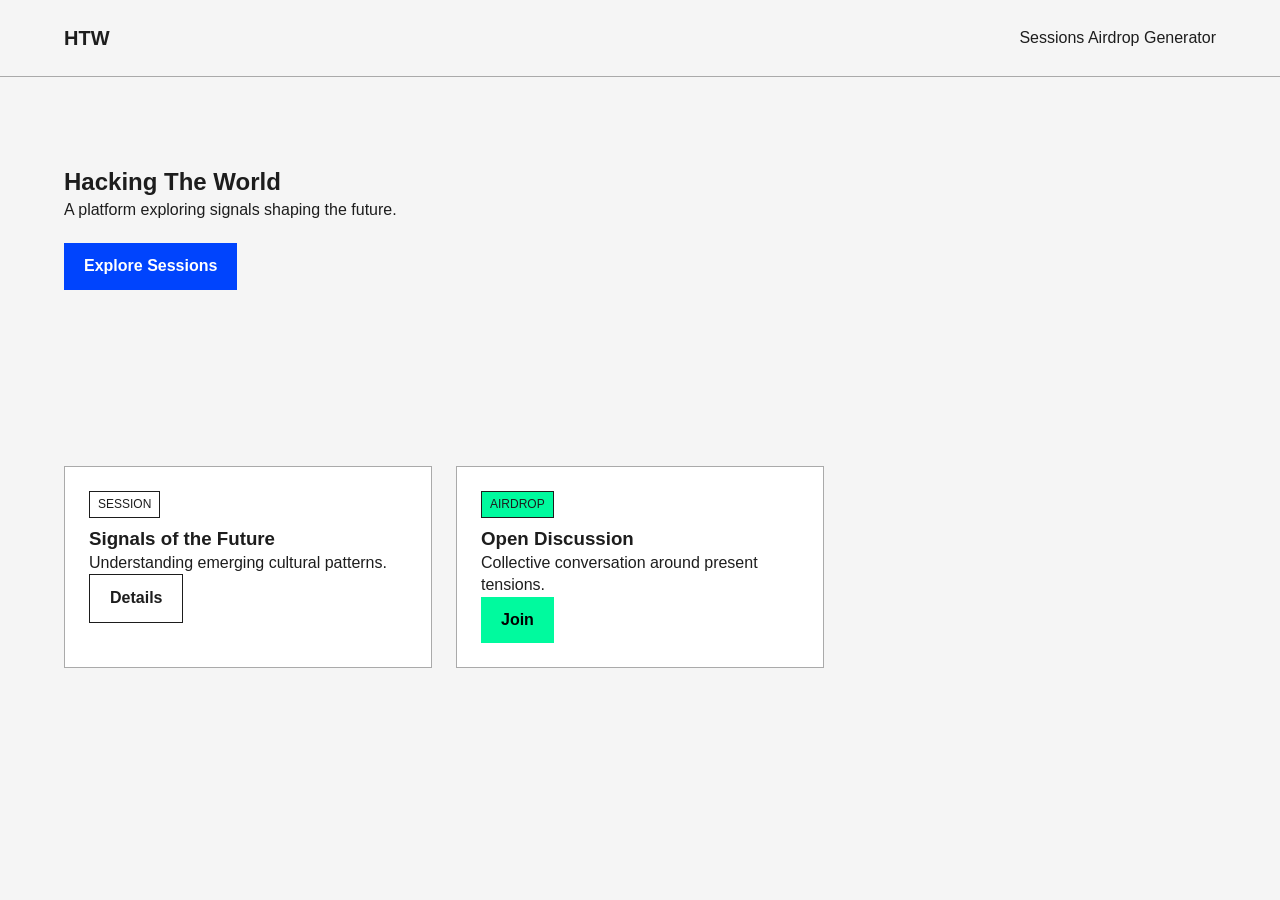
==== index.html @ b3da48cb "Create index.html" ====
<!DOCTYPE html>
<html>

<head>

<meta charset="UTF-8">
<title>Hacking The World</title>

<link rel="stylesheet" href="css/reset.css">
<link rel="stylesheet" href="css/tokens.css">
<link rel="stylesheet" href="css/layout.css">
<link rel="stylesheet" href="css/components.css">

</head>

<body>

<nav class="navbar">
<div class="container">

<div class="logo">
HTW
</div>

<div>

<a href="sessions.html">Sessions</a>
<a href="airdrop.html">Airdrop</a>
<a href="generator/index.html">Generator</a>

</div>

</div>
</nav>

<section class="section">

<div class="container">

<h1>
Hacking The World
</h1>

<p>
A platform exploring signals shaping the future.
</p>

<br>

<a class="btn btn-primary">
Explore Sessions
</a>

</div>

</section>

<section class="section">

<div class="container grid grid-3">

<div class="session-card">

<span class="badge">SESSION</span>

<h3>Signals of the Future</h3>

<p>
Understanding emerging cultural patterns.
</p>

<a class="btn btn-secondary">Details</a>

</div>

<div class="session-card">

<span class="badge badge-airdrop">AIRDROP</span>

<h3>Open Discussion</h3>

<p>
Collective conversation around present tensions.
</p>

<a class="btn btn-airdrop">Join</a>

</div>

</div>

</section>

<script src="js/main.js"></script>

</body>

</html>
---- css/tokens.css ----
:root{

--htw-blue:#0044FD;
--htw-blue-hover:#2A63FF;
--htw-blue-active:#0036C7;

--airdrop-green:#00FA9E;
--airdrop-green-hover:#00E48F;

--black:#1D1D1D;
--grey-dark:#535353;
--grey:#707070;
--grey-light:#AAAAAA;

--background:#F5F5F5;

--space-1:8px;
--space-2:16px;
--space-3:24px;
--space-4:32px;
--space-5:64px;

--font-display:"DisplayFont",sans-serif;
--font-body:"BodyFont",Helvetica,Arial,sans-serif;
--font-mono:"MonoFont",monospace;

}
---- css/layout.css ----
.container{
max-width:1200px;
margin:auto;
padding:24px;
}

.section{
padding:64px 0;
}

.grid{
display:grid;
gap:24px;
}

.grid-2{
grid-template-columns:repeat(2,1fr);
}

.grid-3{
grid-template-columns:repeat(3,1fr);
}

.navbar{
border-bottom:1px solid #AAAAAA;
}

.navbar .container{
display:flex;
justify-content:space-between;
align-items:center;
}

.logo{
font-weight:700;
font-size:20px;
}
---- css/components.css ----
.btn{
padding:12px 20px;
font-weight:600;
border-radius:0;
display:inline-block;
transition:0.2s;
}

/* primary */

.btn-primary{
background:var(--htw-blue);
color:white;
}

.btn-primary:hover{
background:var(--htw-blue-hover);
}

.btn-primary:active{
background:var(--htw-blue-active);
}

/* secondary */

.btn-secondary{
border:1px solid var(--black);
color:var(--black);
background:white;
}

.btn-secondary:hover{
background:var(--grey-light);
}

/* airdrop */

.btn-airdrop{
background:var(--airdrop-green);
color:black;
}

.btn-airdrop:hover{
background:var(--airdrop-green-hover);
}

/* badge */

.badge{
display:inline-block;
padding:4px 8px;
font-size:12px;
border:1px solid var(--black);
margin-bottom:8px;
}

.badge-airdrop{
background:var(--airdrop-green);
}

/* session card */

.session-card{
border:1px solid #AAAAAA;
padding:24px;
background:white;
}
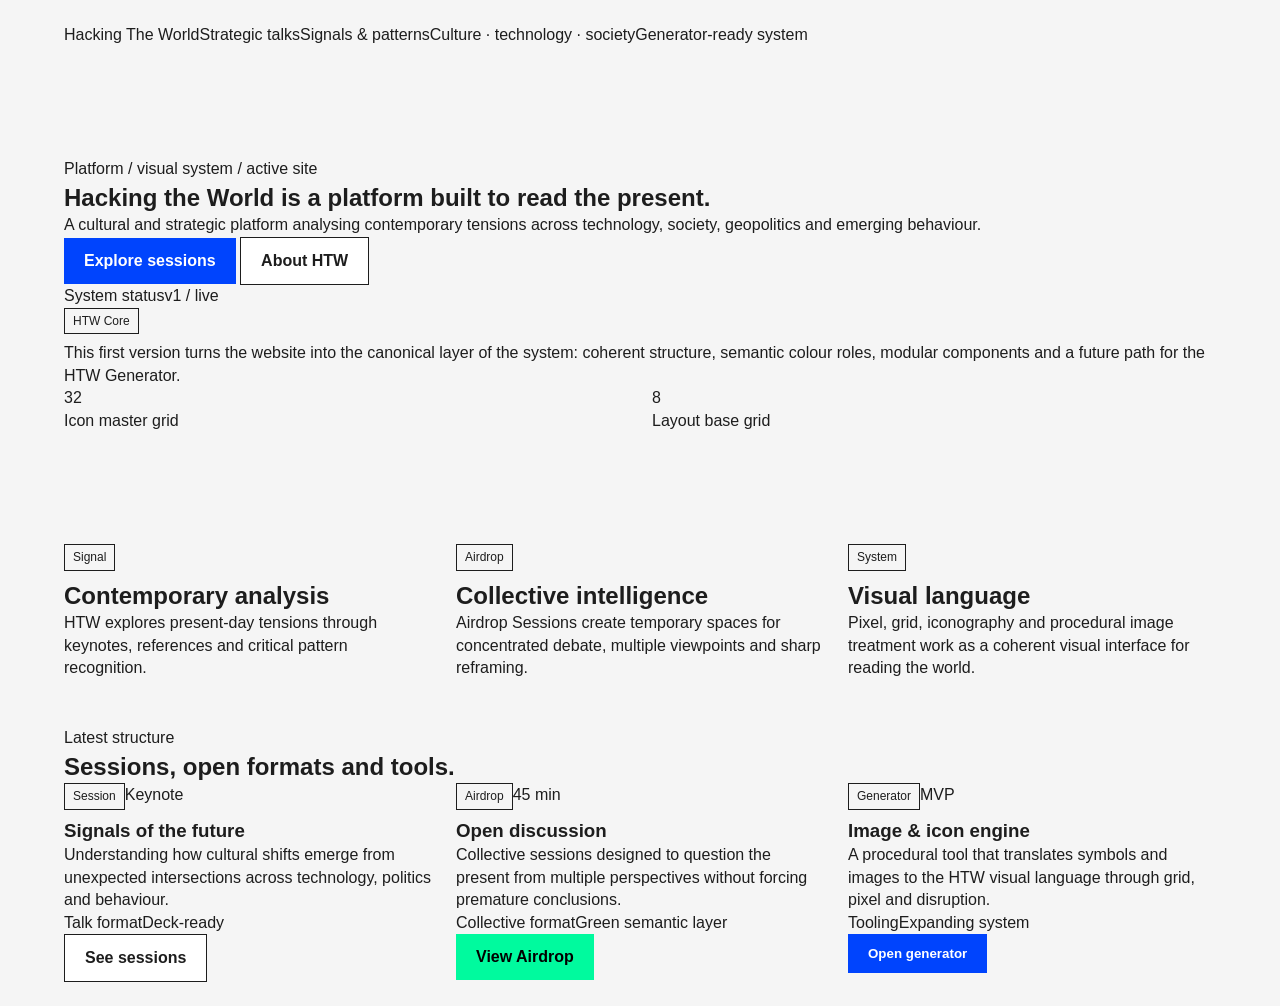
==== commit 7cf7d125: "v1.2" ====
--- a/index.html
+++ b/index.html
@@ -1,98 +1,116 @@
 <!DOCTYPE html>
-<html>
+<html lang="en">
+<head>
+  <meta charset="UTF-8">
+  <meta name="viewport" content="width=device-width, initial-scale=1.0">
+  <title>Hacking The World</title>
+  <meta name="description" content="Hacking The World is a platform exploring the signals shaping culture, technology and society.">
+  <link rel="stylesheet" href="css/reset.css">
+  <link rel="stylesheet" href="css/tokens.css">
+  <link rel="stylesheet" href="css/fonts.css">
+  <link rel="stylesheet" href="css/layout.css">
+  <link rel="stylesheet" href="css/components.css">
+</head>
+<body>
+  <div class="kicker-bar">
+    <div class="container kicker-bar__row">
+      <span>Hacking The World</span><span>Strategic talks</span><span>Signals & patterns</span><span>Culture · technology · society</span><span>Generator-ready system</span>
+    </div>
+  </div>
+  <div data-include="components/navbar.html"></div>
 
-<head>
+  <main>
+    <section class="section">
+      <div class="container split-hero">
+        <div class="page-header">
+          <div class="page-header__eyebrow">Platform / visual system / active site</div>
+          <h1 class="page-header__title">Hacking the World is a platform built to read the present.</h1>
+          <p class="page-header__lead">A cultural and strategic platform analysing contemporary tensions across technology, society, geopolitics and emerging behaviour.</p>
+          <div class="hero-actions">
+            <a class="btn btn-primary" href="sessions.html">Explore sessions</a>
+            <a class="btn btn-secondary" href="about.html">About HTW</a>
+          </div>
+        </div>
+        <aside class="hero-panel">
+          <div class="hero-panel__meta"><span>System status</span><span>v1 / live</span></div>
+          <div class="stack-12">
+            <span class="badge badge--blue">HTW Core</span>
+            <p class="hero-panel__text">This first version turns the website into the canonical layer of the system: coherent structure, semantic colour roles, modular components and a future path for the HTW Generator.</p>
+          </div>
+          <div class="grid grid-2">
+            <div class="stat-block">
+              <div class="stat-block__value">32</div>
+              <div class="stat-block__label">Icon master grid</div>
+            </div>
+            <div class="stat-block">
+              <div class="stat-block__value">8</div>
+              <div class="stat-block__label">Layout base grid</div>
+            </div>
+          </div>
+        </aside>
+      </div>
+    </section>
 
-<meta charset="UTF-8">
-<title>Hacking The World</title>
+    <section class="section-tight">
+      <div class="container grid grid-3">
+        <article class="card">
+          <div class="card__header">
+            <span class="badge">Signal</span>
+          </div>
+          <h2 class="card__title">Contemporary analysis</h2>
+          <p class="card__text">HTW explores present-day tensions through keynotes, references and critical pattern recognition.</p>
+        </article>
+        <article class="card">
+          <div class="card__header">
+            <span class="badge badge--airdrop">Airdrop</span>
+          </div>
+          <h2 class="card__title">Collective intelligence</h2>
+          <p class="card__text">Airdrop Sessions create temporary spaces for concentrated debate, multiple viewpoints and sharp reframing.</p>
+        </article>
+        <article class="card">
+          <div class="card__header">
+            <span class="badge">System</span>
+          </div>
+          <h2 class="card__title">Visual language</h2>
+          <p class="card__text">Pixel, grid, iconography and procedural image treatment work as a coherent visual interface for reading the world.</p>
+        </article>
+      </div>
+    </section>
 
-<link rel="stylesheet" href="css/reset.css">
-<link rel="stylesheet" href="css/tokens.css">
-<link rel="stylesheet" href="css/layout.css">
-<link rel="stylesheet" href="css/components.css">
+    <section class="section-tight">
+      <div class="container stack-24">
+        <div class="page-header">
+          <div class="page-header__eyebrow">Latest structure</div>
+          <h2 class="page-header__title">Sessions, open formats and tools.</h2>
+        </div>
+        <div class="grid grid-3">
+          <article class="card">
+            <div class="card__header"><span class="badge">Session</span><span class="mono-line">Keynote</span></div>
+            <h3 class="card__title">Signals of the future</h3>
+            <p class="card__text">Understanding how cultural shifts emerge from unexpected intersections across technology, politics and behaviour.</p>
+            <div class="card__meta"><span>Talk format</span><span>Deck-ready</span></div>
+            <a class="btn btn-secondary" href="sessions.html">See sessions</a>
+          </article>
+          <article class="card">
+            <div class="card__header"><span class="badge badge--airdrop">Airdrop</span><span class="mono-line">45 min</span></div>
+            <h3 class="card__title">Open discussion</h3>
+            <p class="card__text">Collective sessions designed to question the present from multiple perspectives without forcing premature conclusions.</p>
+            <div class="card__meta"><span>Collective format</span><span>Green semantic layer</span></div>
+            <a class="btn btn-airdrop" href="airdrop.html">View Airdrop</a>
+          </article>
+          <article class="card">
+            <div class="card__header"><span class="badge badge--blue">Generator</span><span class="mono-line">MVP</span></div>
+            <h3 class="card__title">Image & icon engine</h3>
+            <p class="card__text">A procedural tool that translates symbols and images to the HTW visual language through grid, pixel and disruption.</p>
+            <div class="card__meta"><span>Tooling</span><span>Expanding system</span></div>
+            <button class="btn btn-primary" data-open-generator>Open generator</button>
+          </article>
+        </div>
+      </div>
+    </section>
+  </main>
 
-</head>
-
-<body>
-
-<nav class="navbar">
-<div class="container">
-
-<div class="logo">
-HTW
-</div>
-
-<div>
-
-<a href="sessions.html">Sessions</a>
-<a href="airdrop.html">Airdrop</a>
-<a href="generator/index.html">Generator</a>
-
-</div>
-
-</div>
-</nav>
-
-<section class="section">
-
-<div class="container">
-
-<h1>
-Hacking The World
-</h1>
-
-<p>
-A platform exploring signals shaping the future.
-</p>
-
-<br>
-
-<a class="btn btn-primary">
-Explore Sessions
-</a>
-
-</div>
-
-</section>
-
-<section class="section">
-
-<div class="container grid grid-3">
-
-<div class="session-card">
-
-<span class="badge">SESSION</span>
-
-<h3>Signals of the Future</h3>
-
-<p>
-Understanding emerging cultural patterns.
-</p>
-
-<a class="btn btn-secondary">Details</a>
-
-</div>
-
-<div class="session-card">
-
-<span class="badge badge-airdrop">AIRDROP</span>
-
-<h3>Open Discussion</h3>
-
-<p>
-Collective conversation around present tensions.
-</p>
-
-<a class="btn btn-airdrop">Join</a>
-
-</div>
-
-</div>
-
-</section>
-
-<script src="js/main.js"></script>
-
+  <div data-include="components/footer.html"></div>
+  <script src="js/main.js"></script>
 </body>
-
 </html>
